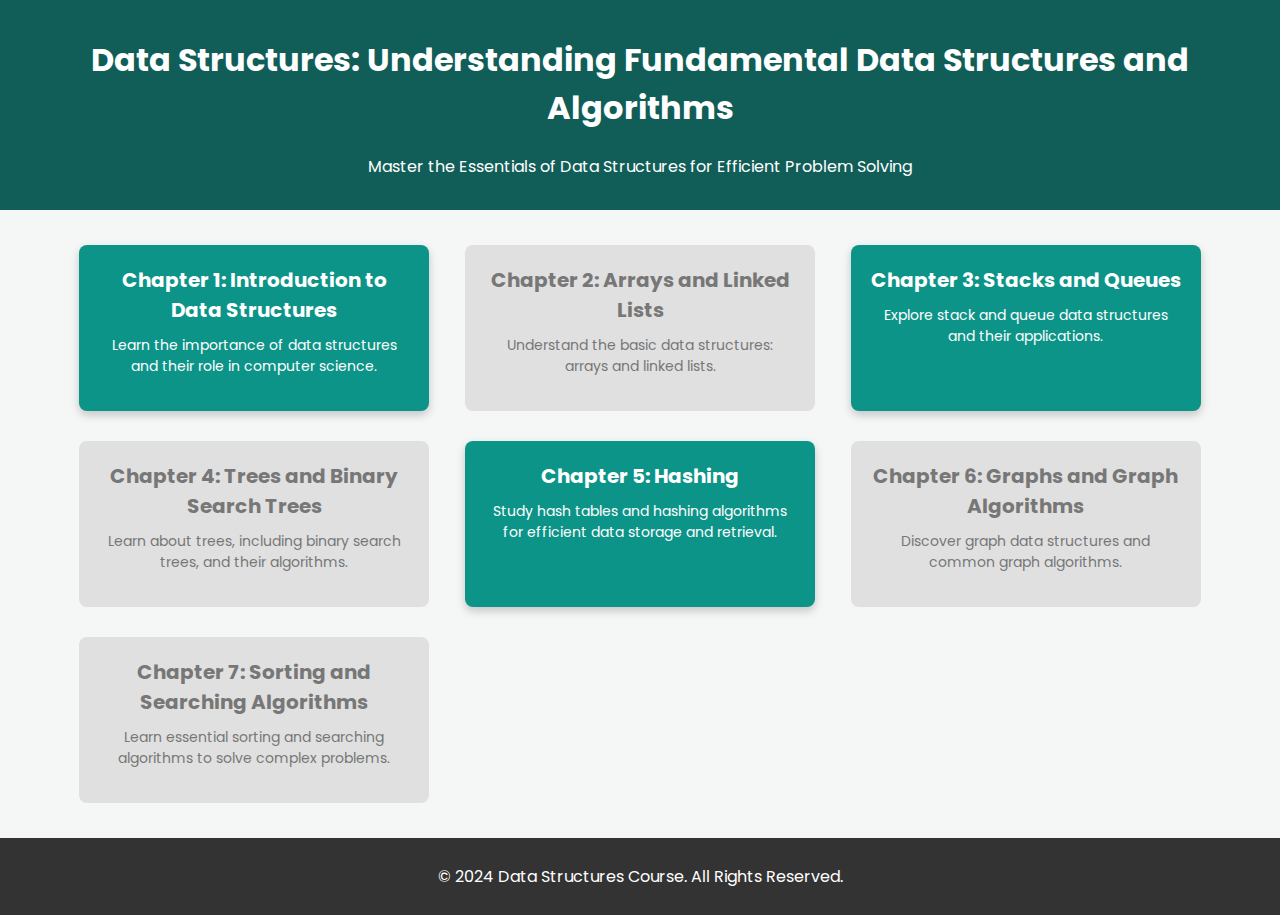
==== dsa.html @ 6a342991 "extra_changes" ====
<!DOCTYPE html>
<html lang="en">
<head>
    <meta charset="UTF-8">
    <meta name="viewport" content="width=device-width, initial-scale=1.0">
    <title>Data Structures - Course</title>
    <link href="https://fonts.googleapis.com/css2?family=Poppins:wght@300;400;600&display=swap" rel="stylesheet">
    <style>
        body {
            font-family: 'Poppins', sans-serif;
            background-color: #f4f7f6;
            margin: 0;
            padding: 0;
            color: #333;
        }

        header {
            background-color: #115e59;
            color: white;
            padding: 15px 0;
            text-align: center;
        }

        .container {
            width: 90%;
            margin: 20px auto;
            display: flex;
            flex-wrap: wrap;
            justify-content: space-between;
        }

        .chapter-box {
            background-color: #dcdcdc;
            margin: 15px;
            padding: 20px;
            width: calc(33% - 30px);
            text-align: center;
            box-sizing: border-box;
            border-radius: 8px;
            transition: all 0.3s ease;
        }

        .chapter-box.completed {
            background-color: #0d9488;
            color: white;
            box-shadow: 0 4px 10px rgba(0, 0, 0, 0.2);
        }

        .chapter-box:not(.completed) {
            background-color: #e0e0e0;
            color: #777;
        }

        .chapter-box h3 {
            font-size: 20px;
            margin: 0;
        }

        .chapter-box p {
            font-size: 14px;
            margin-top: 10px;
        }

        .chapter-box:hover {
            transform: scale(1.05);
        }

        footer {
            background-color: #333;
            color: white;
            text-align: center;
            padding: 10px 0;
            width: 100%;
            bottom: 0;
        }

        @media (max-width: 768px) {
            .chapter-box {
                width: calc(50% - 30px);
            }
        }

        @media (max-width: 480px) {
            .chapter-box {
                width: 100%;
            }
        }
    </style>
</head>
<body>
    <header>
        <h1>Data Structures: Understanding Fundamental Data Structures and Algorithms</h1>
        <p>Master the Essentials of Data Structures for Efficient Problem Solving</p>
    </header>

    <div class="container">
        <div class="chapter-box completed">
            <h3>Chapter 1: Introduction to Data Structures</h3>
            <p>Learn the importance of data structures and their role in computer science.</p>
        </div>
        <div class="chapter-box">
            <h3>Chapter 2: Arrays and Linked Lists</h3>
            <p>Understand the basic data structures: arrays and linked lists.</p>
        </div>
        <div class="chapter-box completed">
            <h3>Chapter 3: Stacks and Queues</h3>
            <p>Explore stack and queue data structures and their applications.</p>
        </div>
        <div class="chapter-box">
            <h3>Chapter 4: Trees and Binary Search Trees</h3>
            <p>Learn about trees, including binary search trees, and their algorithms.</p>
        </div>
        <div class="chapter-box completed">
            <h3>Chapter 5: Hashing</h3>
            <p>Study hash tables and hashing algorithms for efficient data storage and retrieval.</p>
        </div>
        <div class="chapter-box">
            <h3>Chapter 6: Graphs and Graph Algorithms</h3>
            <p>Discover graph data structures and common graph algorithms.</p>
        </div>
        <div class="chapter-box">
            <h3>Chapter 7: Sorting and Searching Algorithms</h3>
            <p>Learn essential sorting and searching algorithms to solve complex problems.</p>
        </div>
    </div>

    <footer>
        <p>&copy; 2024 Data Structures Course. All Rights Reserved.</p>
    </footer>
</body>
</html>
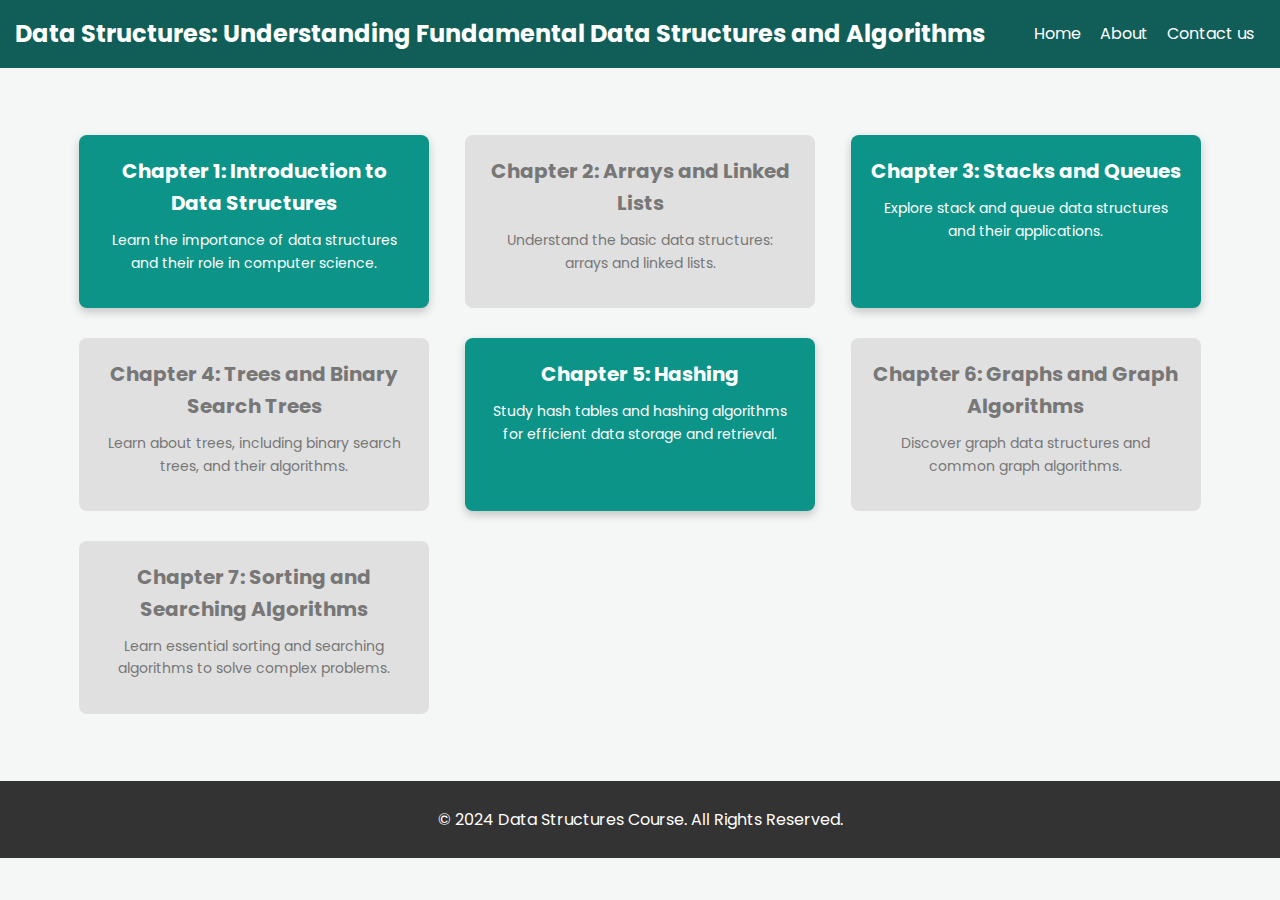
==== commit 26c82f4b: "nav-bar-added-to-all-pages" ====
--- a/dsa.html
+++ b/dsa.html
@@ -5,6 +5,7 @@
     <meta name="viewport" content="width=device-width, initial-scale=1.0">
     <title>Data Structures - Course</title>
     <link href="https://fonts.googleapis.com/css2?family=Poppins:wght@300;400;600&display=swap" rel="stylesheet">
+    <link rel="stylesheet" href="styles.css">
     <style>
         body {
             font-family: 'Poppins', sans-serif;
@@ -89,8 +90,14 @@
 </head>
 <body>
     <header>
-        <h1>Data Structures: Understanding Fundamental Data Structures and Algorithms</h1>
-        <p>Master the Essentials of Data Structures for Efficient Problem Solving</p>
+        <div class="name">Data Structures: Understanding Fundamental Data Structures and Algorithms</div>
+        <nav>
+            <ul>
+                <li><a href="index.html">Home</a></li>
+                <li><a href="#">About</a></li>
+                <li><a href="#">Contact us</a></li>
+            </ul>
+        </nav>
     </header>
 
     <div class="container">
--- a/styles.css
+++ b/styles.css
@@ -0,0 +1,130 @@
+body {
+    font-family: Arial, sans-serif;
+    margin: 0;
+    padding: 0;
+    line-height: 1.6;
+    background: #f8f9fa;
+}
+
+header {
+    background-color: #115e59;
+    color: #fff;
+    display: flex; /* Use flexbox for easy layout */
+    justify-content: space-between; /* Space between company name and links */
+    align-items: center; /* Center vertically */
+    padding: 10px 20px;
+  }
+
+  .name {
+    margin-left: 15px;
+    font-size: 1.5em; /* Bigger font size */
+    font-weight: bold;
+  }
+
+  nav ul {
+    list-style: none;
+    margin: 0;
+    padding: 0;
+  }
+
+  nav li {
+    display: inline-block;
+    justify-content: space-evenly;
+    margin-left: 15px;
+  }
+
+
+  nav a {
+    color: #fff;
+    text-decoration: none;
+  }
+
+  /*hihi*/
+
+nav {
+    background: #115e59;
+    color: white;
+    padding: 0.01% 2%;
+    text-align: left;
+}
+
+.hero {
+    padding: 2rem;
+    text-align: center;
+    background: linear-gradient(135deg, #e3ffe7, #d9e7ff);
+    border-bottom: 1px solid #ddd;
+}
+
+.hero h1 {
+    margin-bottom: 1rem;
+    font-size: 2.5rem;
+    color: #333;
+}
+
+.hero p {
+    margin-bottom: 1.5rem;
+    font-size: 1.2rem;
+    color: #555;
+}
+
+.container {
+    padding: 2rem;
+}
+
+.grid {
+    display: grid;
+    grid-template-columns: repeat(auto-fit, minmax(200px, 1fr));
+    gap: 1.5rem;
+}
+
+.card {
+    background: white;
+    border: 1px solid #ddd;
+    border-radius: 10px;
+    padding: 1.5rem;
+    box-shadow: 0 2px 8px rgba(0, 0, 0, 0.1);
+    text-align: center;
+}
+
+.card h3 {
+    margin-bottom: 0.5rem;
+    color: #333;
+}
+
+.card p {
+    color: #555;
+    margin-bottom: 1rem;
+}
+
+.progress-container {
+    background: #ddd;
+    height: 8px;
+    width: 100%;
+    border-radius: 5px;
+    margin: 1rem 0;
+}
+
+.progress-bar {
+    background: #0d9488;
+    height: 8px;
+    border-radius: 5px;
+}
+
+.create-button {
+    display: inline-block;
+    padding: 0.8rem 1.5rem;
+    background: #0d9488;
+    color: white;
+    border: none;
+    border-radius: 5px;
+    font-size: 1rem;
+    cursor: pointer;
+    text-decoration: none;
+    margin-bottom: 2rem;
+    text-align: center;
+    transition: background 0.3s ease;
+}
+
+.create-button:hover {
+    background: #0d9488;
+}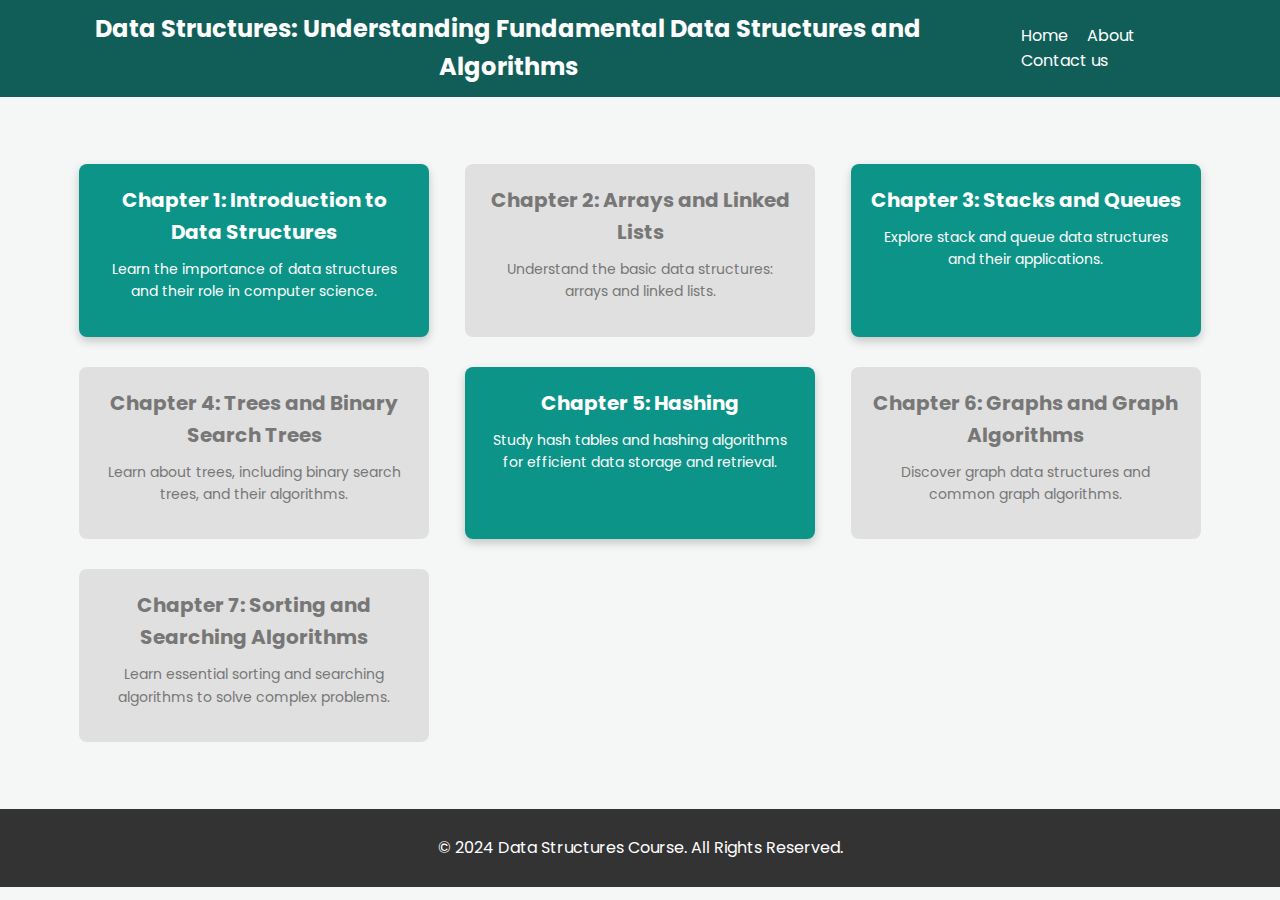
==== commit 4ae7ca70: "nav-fix" ====
--- a/dsa.html
+++ b/dsa.html
@@ -18,7 +18,7 @@
         header {
             background-color: #115e59;
             color: white;
-            padding: 15px 0;
+            padding: 10px 20px;
             text-align: center;
         }
 
